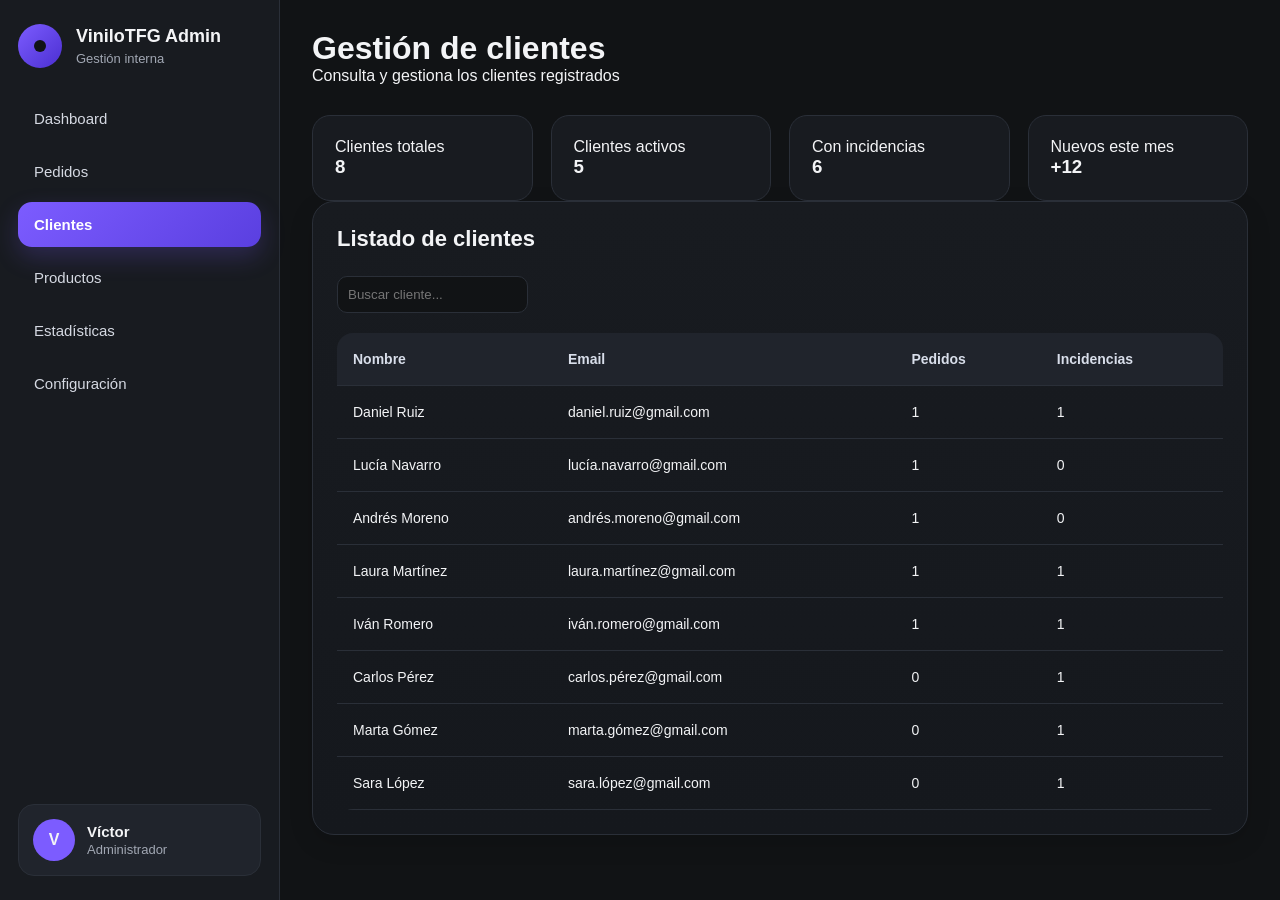
==== clientes.html @ 1e36442f "Primer commit" ====
<!DOCTYPE html>
<html lang="es">
<head>
  <meta charset="UTF-8">
  <title>Clientes - ViniloTFG Admin</title>

  <link rel="stylesheet" href="css/global.css">
  <link rel="stylesheet" href="css/dashboard.css">
</head>

<body>

<div class="layout">

  <!-- SIDEBAR -->
  <aside class="sidebar">
    <div class="sidebar-top">
      <div class="logo-box">
        <div class="logo-circle"></div>
        <div>
          <h2>ViniloTFG Admin</h2>
          <p>Gestión interna</p>
        </div>
      </div>
    </div>

    <nav class="sidebar-nav">
      <a href="index.html" class="nav-item">Dashboard</a>
      <a href="pedidos.html" class="nav-item">Pedidos</a>
      <a href="clientes.html" class="nav-item active">Clientes</a>
      <a href="#" class="nav-item">Productos</a>
      <a href="#" class="nav-item">Estadísticas</a>
      <a href="#" class="nav-item">Configuración</a>
    </nav>

    <div class="sidebar-bottom">
      <div class="user-card">
        <div class="user-avatar">V</div>
        <div>
          <h4>Víctor</h4>
          <p>Administrador</p>
        </div>
      </div>
    </div>
  </aside>

  <!-- MAIN -->
  <main class="main-content">

    <header class="topbar">
      <div>
        <h1>Gestión de clientes</h1>
        <p>Consulta y gestiona los clientes registrados</p>
      </div>
    </header>

    <!-- CARDS -->
    <section class="stats-grid">
      <div class="stat-card">
        <p>Clientes totales</p>
        <h3 id="totalClientes"></h3>
      </div>

      <div class="stat-card">
        <p>Clientes activos</p>
        <h3 id="clientesActivos"></h3>
      </div>

      <div class="stat-card">
        <p>Con incidencias</p>
        <h3 id="clientesIncidencias"></h3>
      </div>

      <div class="stat-card">
        <p>Nuevos este mes</p>
        <h3>+12</h3>
      </div>
    </section>

    <!-- TABLA -->
    <section class="panel">
      <div class="panel-header">
        <h2>Listado de clientes</h2>
      </div>

      <div class="filters">
        <input type="text" id="searchCliente" placeholder="Buscar cliente...">
      </div>

      <div class="table-container">
        <table>
          <thead>
            <tr>
              <th>Nombre</th>
              <th>Email</th>
              <th>Pedidos</th>
              <th>Incidencias</th>
            </tr>
          </thead>
          <tbody id="clientesTable"></tbody>
        </table>
      </div>
    </section>

  </main>

</div>

<script src="script.js"></script>

</body>
</html>
---- css/global.css ----
* {
  margin: 0;
  padding: 0;
  box-sizing: border-box;
  font-family: Arial, Helvetica, sans-serif;
}

html {
  scroll-behavior: smooth;
}

body {
  background-color: #111315;
  color: #f3f4f6;
}

a {
  color: inherit;
  text-decoration: none;
}

.layout {
  display: flex;
  min-height: 100vh;
}

/* SIDEBAR */
.sidebar {
  width: 280px;
  min-width: 280px;
  background-color: #181b20;
  border-right: 1px solid #2a2f38;
  display: flex;
  flex-direction: column;
  justify-content: flex-start;
  padding: 24px 18px;
  position: sticky;
  top: 0;
  height: 100vh;
}

.sidebar-top {
  margin-bottom: 28px;
}

.logo-box {
  display: flex;
  align-items: center;
  gap: 14px;
}

.logo-circle {
  width: 44px;
  height: 44px;
  background: linear-gradient(135deg, #7c5cff, #4b2fd1);
  border-radius: 50%;
  position: relative;
  flex-shrink: 0;
}

.logo-circle::after {
  content: "";
  width: 12px;
  height: 12px;
  background-color: #111315;
  border-radius: 50%;
  position: absolute;
  top: 16px;
  left: 16px;
}

.logo-box h2 {
  font-size: 18px;
  margin-bottom: 4px;
  line-height: 1.2;
}

.logo-box p {
  color: #a1a7b3;
  font-size: 13px;
}

.sidebar-nav {
  display: flex;
  flex-direction: column;
  gap: 8px;
}

.nav-item {
  text-decoration: none;
  color: #d5d9e2;
  padding: 14px 16px;
  border-radius: 14px;
  transition: 0.25s ease;
  font-size: 15px;
  font-weight: 500;
}

.nav-item:hover {
  background-color: #222833;
  color: #ffffff;
  transform: translateX(2px);
}

.nav-item.active {
  background: linear-gradient(135deg, #7c5cff, #5a3fe0);
  color: white;
  font-weight: bold;
  box-shadow: 0 10px 24px rgba(124, 92, 255, 0.22);
}

.sidebar-bottom {
  margin-top: auto;
  padding-top: 24px;
}

.clickable-row {
  cursor: pointer;
}

.clickable-row:hover {
  background-color: #232832 !important;
  transform: scale(1.01);
}

.user-card {
  background-color: #20242c;
  border: 1px solid #2a2f38;
  border-radius: 16px;
  padding: 14px;
  display: flex;
  align-items: center;
  gap: 12px;
}

.user-avatar {
  width: 42px;
  height: 42px;
  border-radius: 50%;
  background-color: #7c5cff;
  display: flex;
  align-items: center;
  justify-content: center;
  font-weight: bold;
}

.user-card h4 {
  font-size: 15px;
  margin-bottom: 2px;
}

.user-card p {
  font-size: 13px;
  color: #a1a7b3;
}

/* MAIN */
.main-content {
  flex: 1;
  padding: 30px 32px;
}

/* BOTONES */
.primary-btn {
  background: linear-gradient(135deg, #7c5cff, #5a3fe0);
  border: none;
  color: white;
  padding: 13px 18px;
  border-radius: 14px;
  cursor: pointer;
  font-weight: bold;
  transition: 0.25s ease;
  box-shadow: 0 10px 24px rgba(124, 92, 255, 0.18);
}

.primary-btn:hover {
  transform: translateY(-1px);
  opacity: 0.96;
}

.primary-btn:active {
  transform: translateY(0);
}

.secondary-btn {
  background-color: #20242c;
  border: 1px solid #2a2f38;
  color: #f3f4f6;
  padding: 13px 18px;
  border-radius: 14px;
  cursor: pointer;
  font-weight: 600;
  transition: 0.25s ease;
}

.secondary-btn:hover {
  background-color: #252b34;
}

/* PANEL */
.panel {
  background: linear-gradient(180deg, #181b20 0%, #15181d 100%);
  border: 1px solid #2a2f38;
  border-radius: 22px;
  padding: 24px;
  margin-bottom: 28px;
  box-shadow: 0 8px 24px rgba(0, 0, 0, 0.14);
}

.panel-header {
  display: flex;
  justify-content: space-between;
  align-items: center;
  margin-bottom: 18px;
}

.panel-header h2 {
  font-size: 22px;
  margin-bottom: 6px;
  line-height: 1.2;
}

.panel-header p {
  color: #a1a7b3;
  font-size: 14px;
  line-height: 1.45;
}

/* TABLAS */
.table-container {
  overflow-x: auto;
  border-radius: 16px;
}

table {
  width: 100%;
  border-collapse: collapse;
}

thead {
  background-color: #20242c;
}

th,
td {
  text-align: left;
  padding: 18px 16px;
  border-bottom: 1px solid #2a2f38;
  font-size: 14px;
  vertical-align: middle;
}

th {
  color: #d8deea;
  font-weight: 700;
}

td {
  color: #f3f4f6;
}

tbody tr {
  transition: 0.2s ease;
}

tbody tr:hover {
  background-color: #1e232b;
}

/* BADGES */
.badge {
  display: inline-flex;
  align-items: center;
  justify-content: center;
  padding: 7px 12px;
  border-radius: 999px;
  font-size: 12px;
  font-weight: bold;
  white-space: nowrap;
}

.badge-open {
  background-color: rgba(255, 77, 79, 0.15);
  color: #ff6b6b;
}

.badge-review {
  background-color: rgba(255, 193, 7, 0.15);
  color: #ffd166;
}

.badge-resolved {
  background-color: rgba(34, 197, 94, 0.15);
  color: #4ade80;
}

.badge-closed {
  background-color: rgba(148, 163, 184, 0.15);
  color: #cbd5e1;
}

.badge-low {
  background-color: rgba(100, 116, 139, 0.15);
  color: #cbd5e1;
}

.badge-medium {
  background-color: rgba(59, 130, 246, 0.15);
  color: #60a5fa;
}

.badge-high {
  background-color: rgba(249, 115, 22, 0.15);
  color: #fb923c;
}

.badge-urgent {
  background-color: rgba(239, 68, 68, 0.15);
  color: #f87171;
}

.badge-pending {
  background-color: rgba(250, 204, 21, 0.15);
  color: #facc15;
}

.badge-paid {
  background-color: rgba(34, 197, 94, 0.15);
  color: #4ade80;
}

.badge-shipped {
  background-color: rgba(59, 130, 246, 0.15);
  color: #60a5fa;
}

.badge-delivered {
  background-color: rgba(16, 185, 129, 0.15);
  color: #34d399;
}

.clickable-row {
  cursor: pointer;
}

.clickable-row:hover {
  background-color: #232832 !important;
}

/* SCROLLBAR */
::-webkit-scrollbar {
  width: 10px;
  height: 10px;
}

::-webkit-scrollbar-track {
  background: #111315;
}

::-webkit-scrollbar-thumb {
  background: #2a2f38;
  border-radius: 999px;
}

::-webkit-scrollbar-thumb:hover {
  background: #3a4150;
}

/* RESPONSIVE */
@media (max-width: 1024px) {
  .layout {
    flex-direction: column;
  }

  .sidebar {
    width: 100%;
    min-width: 100%;
    height: auto;
    position: relative;
    border-right: none;
    border-bottom: 1px solid #2a2f38;
  }

  .sidebar-bottom {
    margin-top: 24px;
  }

  .main-content {
    padding: 24px;
  }
}

@media (max-width: 700px) {
  .main-content {
    padding: 18px;
  }

  .panel {
    padding: 18px;
  }

  th,
  td {
    padding: 14px 12px;
  }
}
/* FORMULARIOS */

form label {
  display: block;
  margin-bottom: 10px;
  font-size: 15px;
  color: #c7ced9;
  font-weight: 500;
}

form input,
form select,
form textarea {
  width: 100%;
  background-color: #202632;
  border: 1px solid #465066;
  border-radius: 14px;
  padding: 14px 16px;
  color: #f3f4f6;
  font-size: 15px;
  outline: none;
  transition: 0.2s ease;
  box-shadow: inset 0 1px 0 rgba(255, 255, 255, 0.03);
}

form input::placeholder,
form textarea::placeholder {
  color: #9aa3b2;
}

form input:focus,
form select:focus,
form textarea:focus {
  border-color: #7c5cff;
  box-shadow:
    0 0 0 3px rgba(124, 92, 255, 0.16),
    inset 0 1px 0 rgba(255, 255, 255, 0.04);
  background-color: #252c39;
}

.form-grid {
  display: grid;
  grid-template-columns: 1fr 1fr;
  gap: 24px;
}

textarea {
  resize: vertical;
  min-height: 160px;
}

.form-actions {
  margin-top: 30px;
  display: flex;
  gap: 12px;
}

@media (max-width: 900px) {
  .form-grid {
    grid-template-columns: 1fr;
  }
}
---- css/dashboard.css ----
.topbar {
  display: flex;
  justify-content: space-between;
  margin-bottom: 30px;
}

.stats-grid {
  display: grid;
  grid-template-columns: repeat(4, 1fr);
  gap: 18px;
}

.stat-card {
  background-color: #181b20;
  border: 1px solid #2a2f38;
  border-radius: 18px;
  padding: 22px;
}

.filters {
  display: flex;
  gap: 10px;
  margin-bottom: 20px;
}

.filters input,
.filters select {
  background-color: #111315;
  color: white;
  border: 1px solid #2a2f38;
  border-radius: 10px;
  padding: 10px;
}

.bottom-grid {
  display: grid;
  grid-template-columns: 2fr 1fr;
  gap: 20px;
}
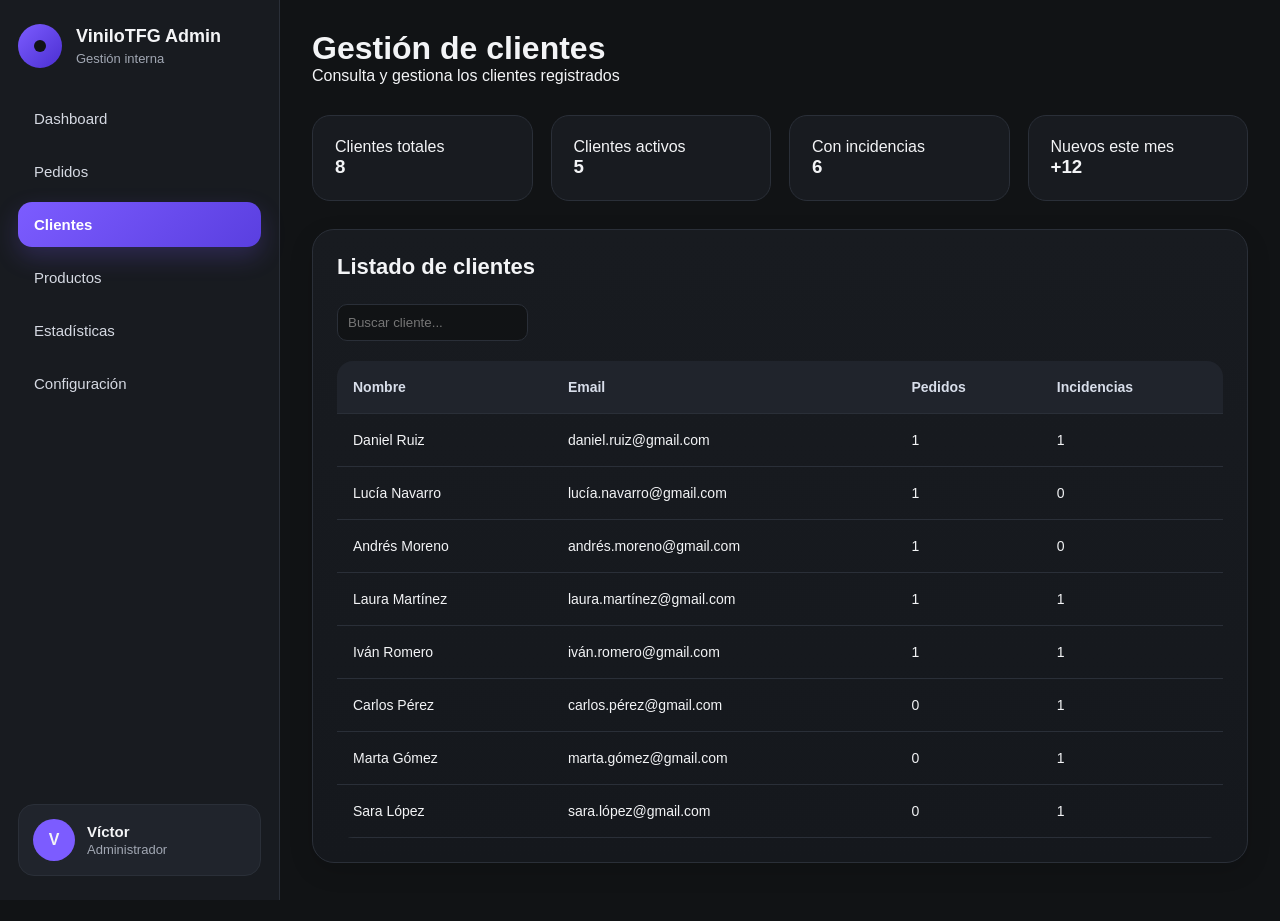
==== commit db30b832: "Todas las secciones" ====
--- a/clientes.html
+++ b/clientes.html
@@ -28,9 +28,9 @@
       <a href="index.html" class="nav-item">Dashboard</a>
       <a href="pedidos.html" class="nav-item">Pedidos</a>
       <a href="clientes.html" class="nav-item active">Clientes</a>
-      <a href="#" class="nav-item">Productos</a>
-      <a href="#" class="nav-item">Estadísticas</a>
-      <a href="#" class="nav-item">Configuración</a>
+      <a href="productos.html" class="nav-item">Productos</a>
+      <a href="estadisticas.html" class="nav-item">Estadísticas</a>
+      <a href="configuracion.html" class="nav-item">Configuración</a>
     </nav>
 
     <div class="sidebar-bottom">
@@ -106,7 +106,8 @@
 
 </div>
 
-<script src="script.js"></script>
+<script src="js/shared.js"></script>
+<script src="js/clientes.js"></script>
 
 </body>
 </html>
--- a/css/dashboard.css
+++ b/css/dashboard.css
@@ -8,6 +8,7 @@
   display: grid;
   grid-template-columns: repeat(4, 1fr);
   gap: 18px;
+  margin-bottom: 28px;
 }
 
 .stat-card {
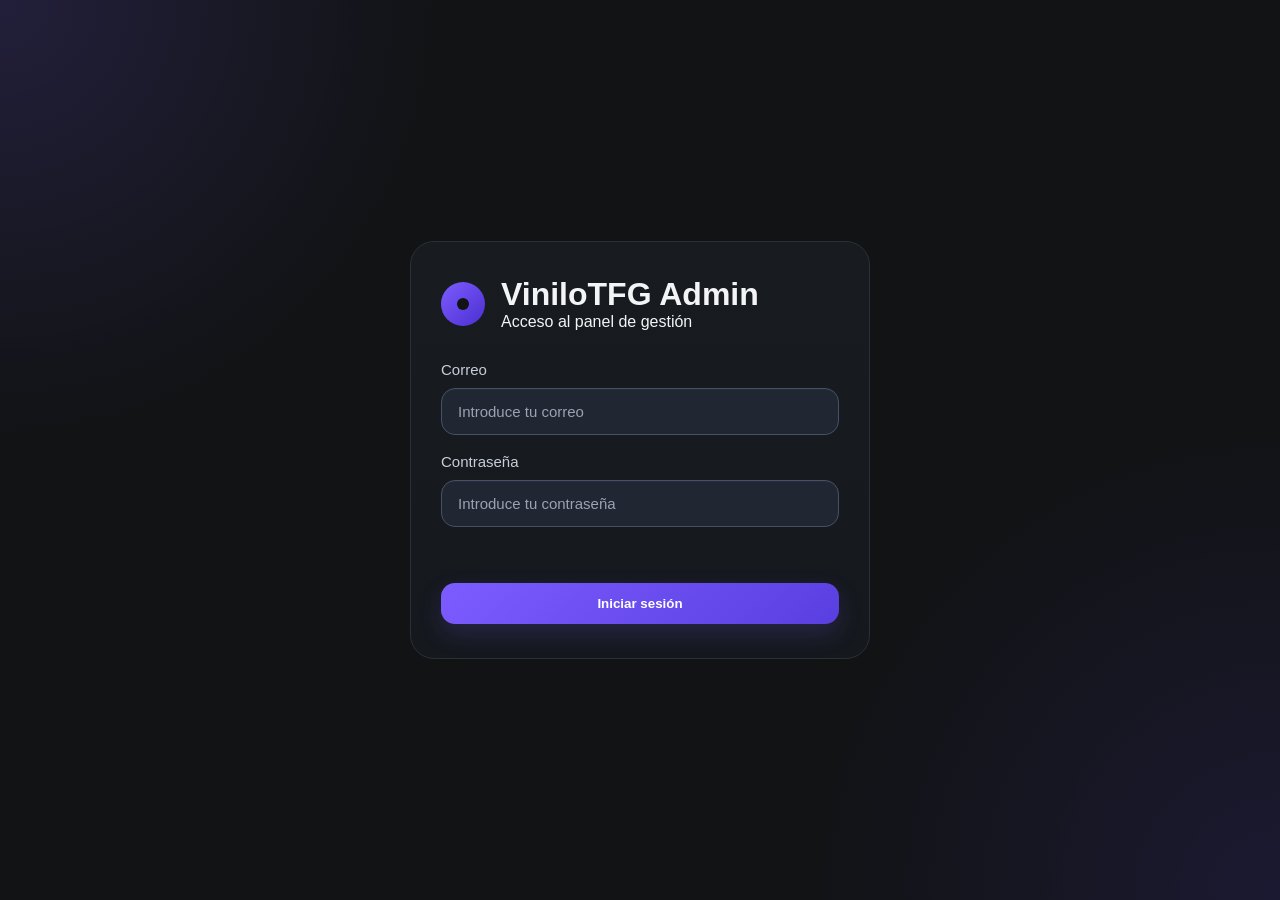
==== commit 99bbb06e: "loginycomments" ====
--- a/clientes.html
+++ b/clientes.html
@@ -4,15 +4,17 @@
   <meta charset="UTF-8">
   <title>Clientes - ViniloTFG Admin</title>
 
+  <!-- Hojas de estilo generales, del dashboard y del tema -->
   <link rel="stylesheet" href="css/global.css">
   <link rel="stylesheet" href="css/dashboard.css">
+  <link rel="stylesheet" href="css/theme.css">
 </head>
 
 <body>
 
 <div class="layout">
 
-  <!-- SIDEBAR -->
+  <!-- Barra lateral de navegación -->
   <aside class="sidebar">
     <div class="sidebar-top">
       <div class="logo-box">
@@ -24,6 +26,7 @@
       </div>
     </div>
 
+    <!-- Menú lateral con acceso a las distintas secciones -->
     <nav class="sidebar-nav">
       <a href="index.html" class="nav-item">Dashboard</a>
       <a href="pedidos.html" class="nav-item">Pedidos</a>
@@ -33,6 +36,7 @@
       <a href="configuracion.html" class="nav-item">Configuración</a>
     </nav>
 
+    <!-- Información básica del usuario logueado -->
     <div class="sidebar-bottom">
       <div class="user-card">
         <div class="user-avatar">V</div>
@@ -44,9 +48,10 @@
     </div>
   </aside>
 
-  <!-- MAIN -->
+  <!-- Contenido principal de la página -->
   <main class="main-content">
 
+    <!-- Encabezado de la sección -->
     <header class="topbar">
       <div>
         <h1>Gestión de clientes</h1>
@@ -54,7 +59,7 @@
       </div>
     </header>
 
-    <!-- CARDS -->
+    <!-- Tarjetas con estadísticas rápidas de clientes -->
     <section class="stats-grid">
       <div class="stat-card">
         <p>Clientes totales</p>
@@ -77,16 +82,18 @@
       </div>
     </section>
 
-    <!-- TABLA -->
+    <!-- Panel con listado de clientes -->
     <section class="panel">
       <div class="panel-header">
         <h2>Listado de clientes</h2>
       </div>
 
+      <!-- Campo para filtrar clientes por nombre -->
       <div class="filters">
         <input type="text" id="searchCliente" placeholder="Buscar cliente...">
       </div>
 
+      <!-- Tabla donde se cargarán los clientes dinámicamente -->
       <div class="table-container">
         <table>
           <thead>
@@ -106,6 +113,7 @@
 
 </div>
 
+<!-- Scripts compartidos y lógica específica de clientes -->
 <script src="js/shared.js"></script>
 <script src="js/clientes.js"></script>
 
--- a/css/global.css
+++ b/css/global.css
@@ -1,30 +1,38 @@
+/* RESET GENERAL:
+   Limpia estilos por defecto del navegador y define base global */
 * {
   margin: 0;
   padding: 0;
-  box-sizing: border-box;
+  box-sizing: border-box; /* Hace más fácil calcular tamaños */
   font-family: Arial, Helvetica, sans-serif;
 }
 
+/* Scroll suave al navegar entre secciones */
 html {
   scroll-behavior: smooth;
 }
 
+/* Estilo base de la página (tema oscuro) */
 body {
   background-color: #111315;
   color: #f3f4f6;
 }
 
+/* Enlaces sin subrayado y heredando color */
 a {
   color: inherit;
   text-decoration: none;
 }
 
+/* CONTENEDOR PRINCIPAL:
+   Divide la pantalla en sidebar + contenido */
 .layout {
   display: flex;
   min-height: 100vh;
 }
 
-/* SIDEBAR */
+/* SIDEBAR:
+   Menú lateral fijo con estructura vertical */
 .sidebar {
   width: 280px;
   min-width: 280px;
@@ -34,21 +42,24 @@
   flex-direction: column;
   justify-content: flex-start;
   padding: 24px 18px;
-  position: sticky;
+  position: sticky; /* Se queda fija al hacer scroll */
   top: 0;
   height: 100vh;
 }
 
+/* Separación superior (logo/zona inicial) */
 .sidebar-top {
   margin-bottom: 28px;
 }
 
+/* Contenedor del logo + texto */
 .logo-box {
   display: flex;
   align-items: center;
   gap: 14px;
 }
 
+/* Círculo visual del logo con degradado */
 .logo-circle {
   width: 44px;
   height: 44px;
@@ -58,6 +69,7 @@
   flex-shrink: 0;
 }
 
+/* Detalle interior del logo (efecto punto) */
 .logo-circle::after {
   content: "";
   width: 12px;
@@ -69,39 +81,45 @@
   left: 16px;
 }
 
+/* Texto principal del logo */
 .logo-box h2 {
   font-size: 18px;
   margin-bottom: 4px;
   line-height: 1.2;
 }
 
+/* Subtexto del logo */
 .logo-box p {
   color: #a1a7b3;
   font-size: 13px;
 }
 
+/* MENÚ DE NAVEGACIÓN */
 .sidebar-nav {
   display: flex;
   flex-direction: column;
   gap: 8px;
 }
 
+/* Elemento de menú */
 .nav-item {
   text-decoration: none;
   color: #d5d9e2;
   padding: 14px 16px;
   border-radius: 14px;
-  transition: 0.25s ease;
+  transition: 0.25s ease; /* Animaciones suaves */
   font-size: 15px;
   font-weight: 500;
 }
 
+/* Hover: pequeño desplazamiento y cambio de fondo */
 .nav-item:hover {
   background-color: #222833;
   color: #ffffff;
   transform: translateX(2px);
 }
 
+/* Item activo (seleccionado) */
 .nav-item.active {
   background: linear-gradient(135deg, #7c5cff, #5a3fe0);
   color: white;
@@ -109,11 +127,13 @@
   box-shadow: 0 10px 24px rgba(124, 92, 255, 0.22);
 }
 
+/* ZONA INFERIOR SIDEBAR (usuario) */
 .sidebar-bottom {
-  margin-top: auto;
+  margin-top: auto; /* Empuja al fondo */
   padding-top: 24px;
 }
 
+/* Filas clicables (tablas, listas, etc.) */
 .clickable-row {
   cursor: pointer;
 }
@@ -123,6 +143,7 @@
   transform: scale(1.01);
 }
 
+/* TARJETA DE USUARIO */
 .user-card {
   background-color: #20242c;
   border: 1px solid #2a2f38;
@@ -133,6 +154,7 @@
   gap: 12px;
 }
 
+/* Avatar circular del usuario */
 .user-avatar {
   width: 42px;
   height: 42px;
@@ -144,23 +166,25 @@
   font-weight: bold;
 }
 
+/* Nombre usuario */
 .user-card h4 {
   font-size: 15px;
   margin-bottom: 2px;
 }
 
+/* Info secundaria usuario */
 .user-card p {
   font-size: 13px;
   color: #a1a7b3;
 }
 
-/* MAIN */
+/* CONTENIDO PRINCIPAL */
 .main-content {
-  flex: 1;
+  flex: 1; /* Ocupa el resto del espacio */
   padding: 30px 32px;
 }
 
-/* BOTONES */
+/* BOTONES PRINCIPALES */
 .primary-btn {
   background: linear-gradient(135deg, #7c5cff, #5a3fe0);
   border: none;
@@ -173,15 +197,18 @@
   box-shadow: 0 10px 24px rgba(124, 92, 255, 0.18);
 }
 
+/* Hover botón principal */
 .primary-btn:hover {
   transform: translateY(-1px);
   opacity: 0.96;
 }
 
+/* Click botón */
 .primary-btn:active {
   transform: translateY(0);
 }
 
+/* BOTÓN SECUNDARIO */
 .secondary-btn {
   background-color: #20242c;
   border: 1px solid #2a2f38;
@@ -197,7 +224,7 @@
   background-color: #252b34;
 }
 
-/* PANEL */
+/* PANEL (tarjetas/contenedores principales) */
 .panel {
   background: linear-gradient(180deg, #181b20 0%, #15181d 100%);
   border: 1px solid #2a2f38;
@@ -207,6 +234,7 @@
   box-shadow: 0 8px 24px rgba(0, 0, 0, 0.14);
 }
 
+/* Cabecera del panel */
 .panel-header {
   display: flex;
   justify-content: space-between;
@@ -214,12 +242,14 @@
   margin-bottom: 18px;
 }
 
+/* Título del panel */
 .panel-header h2 {
   font-size: 22px;
   margin-bottom: 6px;
   line-height: 1.2;
 }
 
+/* Subtítulo/descripción */
 .panel-header p {
   color: #a1a7b3;
   font-size: 14px;
@@ -228,7 +258,7 @@
 
 /* TABLAS */
 .table-container {
-  overflow-x: auto;
+  overflow-x: auto; /* Scroll horizontal si hace falta */
   border-radius: 16px;
 }
 
@@ -237,10 +267,12 @@
   border-collapse: collapse;
 }
 
+/* Cabecera tabla */
 thead {
   background-color: #20242c;
 }
 
+/* Celdas */
 th,
 td {
   text-align: left;
@@ -250,15 +282,18 @@
   vertical-align: middle;
 }
 
+/* Encabezados */
 th {
   color: #d8deea;
   font-weight: 700;
 }
 
+/* Contenido */
 td {
   color: #f3f4f6;
 }
 
+/* Hover filas */
 tbody tr {
   transition: 0.2s ease;
 }
@@ -267,7 +302,8 @@
   background-color: #1e232b;
 }
 
-/* BADGES */
+/* BADGES:
+   Etiquetas de estado/prioridad */
 .badge {
   display: inline-flex;
   align-items: center;
@@ -279,75 +315,21 @@
   white-space: nowrap;
 }
 
-.badge-open {
-  background-color: rgba(255, 77, 79, 0.15);
-  color: #ff6b6b;
-}
-
-.badge-review {
-  background-color: rgba(255, 193, 7, 0.15);
-  color: #ffd166;
-}
-
-.badge-resolved {
-  background-color: rgba(34, 197, 94, 0.15);
-  color: #4ade80;
-}
-
-.badge-closed {
-  background-color: rgba(148, 163, 184, 0.15);
-  color: #cbd5e1;
-}
-
-.badge-low {
-  background-color: rgba(100, 116, 139, 0.15);
-  color: #cbd5e1;
-}
-
-.badge-medium {
-  background-color: rgba(59, 130, 246, 0.15);
-  color: #60a5fa;
-}
-
-.badge-high {
-  background-color: rgba(249, 115, 22, 0.15);
-  color: #fb923c;
-}
-
-.badge-urgent {
-  background-color: rgba(239, 68, 68, 0.15);
-  color: #f87171;
-}
-
-.badge-pending {
-  background-color: rgba(250, 204, 21, 0.15);
-  color: #facc15;
-}
-
-.badge-paid {
-  background-color: rgba(34, 197, 94, 0.15);
-  color: #4ade80;
-}
-
-.badge-shipped {
-  background-color: rgba(59, 130, 246, 0.15);
-  color: #60a5fa;
-}
-
-.badge-delivered {
-  background-color: rgba(16, 185, 129, 0.15);
-  color: #34d399;
-}
-
-.clickable-row {
-  cursor: pointer;
-}
-
-.clickable-row:hover {
-  background-color: #232832 !important;
-}
-
-/* SCROLLBAR */
+/* Diferentes estados visuales */
+.badge-open { background-color: rgba(255, 77, 79, 0.15); color: #ff6b6b; }
+.badge-review { background-color: rgba(255, 193, 7, 0.15); color: #ffd166; }
+.badge-resolved { background-color: rgba(34, 197, 94, 0.15); color: #4ade80; }
+.badge-closed { background-color: rgba(148, 163, 184, 0.15); color: #cbd5e1; }
+.badge-low { background-color: rgba(100, 116, 139, 0.15); color: #cbd5e1; }
+.badge-medium { background-color: rgba(59, 130, 246, 0.15); color: #60a5fa; }
+.badge-high { background-color: rgba(249, 115, 22, 0.15); color: #fb923c; }
+.badge-urgent { background-color: rgba(239, 68, 68, 0.15); color: #f87171; }
+.badge-pending { background-color: rgba(250, 204, 21, 0.15); color: #facc15; }
+.badge-paid { background-color: rgba(34, 197, 94, 0.15); color: #4ade80; }
+.badge-shipped { background-color: rgba(59, 130, 246, 0.15); color: #60a5fa; }
+.badge-delivered { background-color: rgba(16, 185, 129, 0.15); color: #34d399; }
+
+/* SCROLL PERSONALIZADO */
 ::-webkit-scrollbar {
   width: 10px;
   height: 10px;
@@ -366,10 +348,11 @@
   background: #3a4150;
 }
 
-/* RESPONSIVE */
+/* RESPONSIVE:
+   Adaptación a tablet/móvil */
 @media (max-width: 1024px) {
   .layout {
-    flex-direction: column;
+    flex-direction: column; /* Sidebar arriba */
   }
 
   .sidebar {
@@ -390,6 +373,7 @@
   }
 }
 
+/* Ajustes móviles */
 @media (max-width: 700px) {
   .main-content {
     padding: 18px;
@@ -404,8 +388,8 @@
     padding: 14px 12px;
   }
 }
+
 /* FORMULARIOS */
-
 form label {
   display: block;
   margin-bottom: 10px;
@@ -414,6 +398,7 @@
   font-weight: 500;
 }
 
+/* Inputs, selects y textarea */
 form input,
 form select,
 form textarea {
@@ -429,11 +414,13 @@
   box-shadow: inset 0 1px 0 rgba(255, 255, 255, 0.03);
 }
 
+/* Placeholder */
 form input::placeholder,
 form textarea::placeholder {
   color: #9aa3b2;
 }
 
+/* Focus en inputs */
 form input:focus,
 form select:focus,
 form textarea:focus {
@@ -444,23 +431,27 @@
   background-color: #252c39;
 }
 
+/* Grid de formulario */
 .form-grid {
   display: grid;
   grid-template-columns: 1fr 1fr;
   gap: 24px;
 }
 
+/* Textarea */
 textarea {
   resize: vertical;
   min-height: 160px;
 }
 
+/* Botones del formulario */
 .form-actions {
   margin-top: 30px;
   display: flex;
   gap: 12px;
 }
 
+/* Responsive formulario */
 @media (max-width: 900px) {
   .form-grid {
     grid-template-columns: 1fr;
--- a/css/dashboard.css
+++ b/css/dashboard.css
@@ -1,9 +1,11 @@
+/* Barra superior con título y acciones */
 .topbar {
   display: flex;
   justify-content: space-between;
   margin-bottom: 30px;
 }
 
+/* Grid de tarjetas de estadísticas */
 .stats-grid {
   display: grid;
   grid-template-columns: repeat(4, 1fr);
@@ -11,6 +13,7 @@
   margin-bottom: 28px;
 }
 
+/* Tarjetas individuales */
 .stat-card {
   background-color: #181b20;
   border: 1px solid #2a2f38;
@@ -18,12 +21,14 @@
   padding: 22px;
 }
 
+/* Zona de filtros */
 .filters {
   display: flex;
   gap: 10px;
   margin-bottom: 20px;
 }
 
+/* Inputs y selects de filtros */
 .filters input,
 .filters select {
   background-color: #111315;
@@ -33,6 +38,7 @@
   padding: 10px;
 }
 
+/* Grid inferior (contenido principal + lateral) */
 .bottom-grid {
   display: grid;
   grid-template-columns: 2fr 1fr;
--- a/css/theme.css
+++ b/css/theme.css
@@ -0,0 +1,215 @@
+/* =========================
+   TEMA CLARO
+========================= */
+
+/* Colores base del body en modo claro */
+body.light-theme {
+  background-color: #f4f7fb;
+  color: #111827;
+}
+
+/* Fondo general layout */
+body.light-theme .layout {
+  background-color: #f4f7fb;
+}
+
+/* SIDEBAR */
+
+/* Sidebar claro */
+body.light-theme .sidebar {
+  background-color: #ffffff;
+  border-right: 1px solid #dbe3ee;
+}
+
+/* Punto interior logo */
+body.light-theme .logo-circle::after {
+  background-color: #ffffff;
+}
+
+/* Textos principales en modo claro */
+body.light-theme .logo-box h2,
+body.light-theme .user-card h4,
+body.light-theme .panel-header h2,
+body.light-theme .topbar h1,
+body.light-theme .detail-topbar h1,
+body.light-theme .detail-grid .panel h2,
+body.light-theme .detail-grid .panel h3,
+body.light-theme .stat-info h3,
+body.light-theme th,
+body.light-theme td,
+body.light-theme .summary-item h4,
+body.light-theme .detail-info-card h3,
+body.light-theme .meta-item strong,
+body.light-theme .timeline-item h4,
+body.light-theme .notification-option-left span,
+body.light-theme .config-summary-grid h4 {
+  color: #111827;
+}
+
+/* Textos secundarios */
+body.light-theme .logo-box p,
+body.light-theme .user-card p,
+body.light-theme .panel-header p,
+body.light-theme .topbar p,
+body.light-theme .detail-subtitle,
+body.light-theme .breadcrumb,
+body.light-theme .summary-item p,
+body.light-theme .detail-description-box p,
+body.light-theme .timeline-item span,
+body.light-theme .timeline-item p,
+body.light-theme .notes-box p,
+body.light-theme .detail-info-card span,
+body.light-theme .meta-item span,
+body.light-theme .notification-option small,
+body.light-theme .config-summary-grid p {
+  color: #6b7280;
+}
+
+/* Links menú */
+body.light-theme .nav-item {
+  color: #1f2937;
+}
+
+/* Hover menú */
+body.light-theme .nav-item:hover {
+  background-color: #eef2f7;
+  color: #111827;
+}
+
+/* Activo */
+body.light-theme .nav-item.active {
+  color: #ffffff;
+}
+
+/* MAIN */
+
+/* Fondo contenido principal */
+body.light-theme .main-content {
+  background-color: #f4f7fb;
+}
+
+/* PANELS Y CARDS */
+
+/* Paneles y tarjetas */
+body.light-theme .panel,
+body.light-theme .stat-card {
+  background: #ffffff;
+  border: 1px solid #dbe3ee;
+  box-shadow: 0 8px 24px rgba(15, 23, 42, 0.06);
+}
+
+/* Elementos secundarios */
+body.light-theme .user-card,
+body.light-theme .detail-info-card,
+body.light-theme .detail-description-box,
+body.light-theme .meta-item,
+body.light-theme .summary-item,
+body.light-theme .notes-box,
+body.light-theme .notification-option,
+body.light-theme .config-summary-grid .summary-item {
+  background-color: #f8fafc;
+  border: 1px solid #dbe3ee;
+}
+
+/* Hover tarjetas */
+body.light-theme .summary-item:hover,
+body.light-theme .notification-option:hover,
+body.light-theme .config-summary-grid .summary-item:hover {
+  background-color: #f1f5f9;
+}
+
+/* TABLAS */
+
+/* Cabecera tabla */
+body.light-theme thead {
+  background-color: #eef2f7;
+}
+
+/* Bordes tabla */
+body.light-theme th,
+body.light-theme td {
+  border-bottom: 1px solid #e5eaf2;
+}
+
+/* Hover filas */
+body.light-theme tbody tr:hover,
+body.light-theme .clickable-row:hover {
+  background-color: #f8fafc !important;
+}
+
+/* INPUTS */
+
+/* Inputs modo claro */
+body.light-theme .search-input,
+body.light-theme .filters input,
+body.light-theme .filters select,
+body.light-theme .status-change-box select,
+body.light-theme form input,
+body.light-theme form select,
+body.light-theme form textarea,
+body.light-theme .config-field-block input,
+body.light-theme .config-field-block select {
+  background-color: #ffffff;
+  color: #111827;
+  border: 1px solid #cfd8e3;
+}
+
+/* Placeholder */
+body.light-theme .search-input::placeholder,
+body.light-theme form input::placeholder,
+body.light-theme form textarea::placeholder {
+  color: #94a3b8;
+}
+
+/* Focus inputs */
+body.light-theme .search-input:focus,
+body.light-theme .filters input:focus,
+body.light-theme .filters select:focus,
+body.light-theme .status-change-box select:focus,
+body.light-theme form input:focus,
+body.light-theme form select:focus,
+body.light-theme form textarea:focus,
+body.light-theme .config-field-block input:focus,
+body.light-theme .config-field-block select:focus {
+  border-color: #7c5cff;
+  background-color: #ffffff;
+  box-shadow: 0 0 0 3px rgba(124, 92, 255, 0.12);
+}
+
+/* Labels */
+body.light-theme form label,
+body.light-theme .config-field-block label,
+body.light-theme .status-change-box label {
+  color: #374151;
+}
+
+/* BREADCRUMB */
+
+/* Links breadcrumb */
+body.light-theme .breadcrumb a {
+  color: #6d4aff;
+}
+
+/* TIMELINE */
+
+/* Línea timeline */
+body.light-theme .timeline-item {
+  border-left: 2px solid #dbe3ee;
+}
+
+/* SCROLL */
+
+/* Fondo scroll */
+body.light-theme ::-webkit-scrollbar-track {
+  background: #f4f7fb;
+}
+
+/* Barra scroll */
+body.light-theme ::-webkit-scrollbar-thumb {
+  background: #cbd5e1;
+}
+
+/* Hover scroll */
+body.light-theme ::-webkit-scrollbar-thumb:hover {
+  background: #94a3b8;
+}
